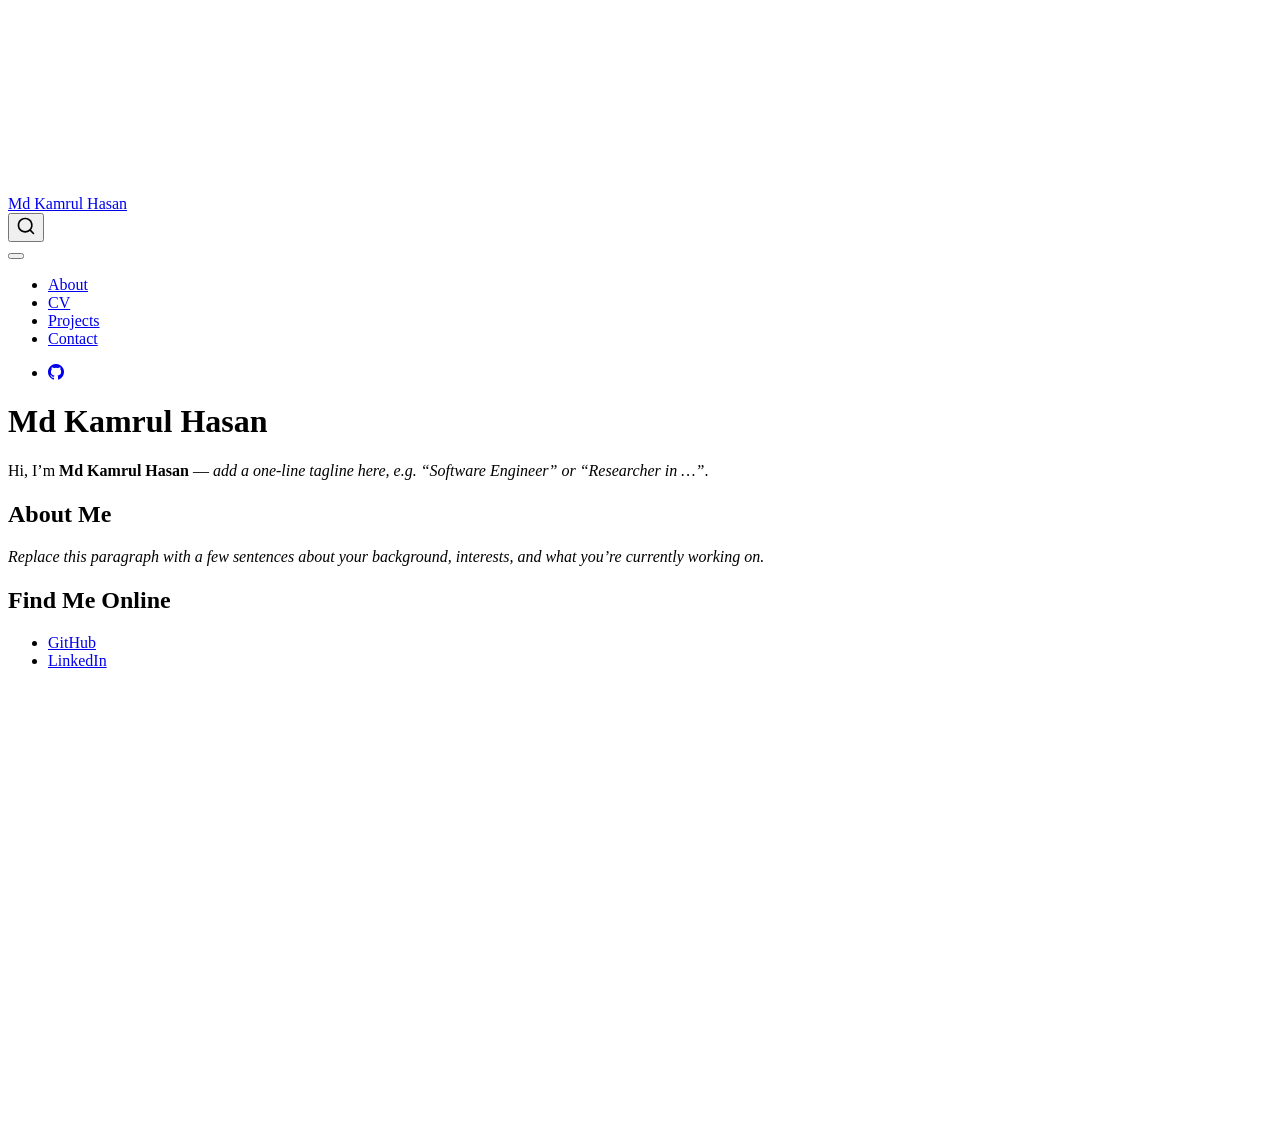
==== index.html @ ea76030d "Built site for gh-pages" ====
<!DOCTYPE html>
<html xmlns="http://www.w3.org/1999/xhtml" lang="en" xml:lang="en"><head>

<meta charset="utf-8">
<meta name="generator" content="quarto-1.10.18">

<meta name="viewport" content="width=device-width, initial-scale=1.0, user-scalable=yes">


<title>Md Kamrul Hasan</title>
<style>
/* Default styles provided by pandoc.
** See https://pandoc.org/MANUAL.html#variables-for-html for config info.
*/
span.smallcaps{font-variant: small-caps;}
div.columns{display: flex; gap: 1.5em;}
div.column{flex: auto;}
@media screen {
div.columns{gap: min(4vw, 1.5em);}
div.column{overflow-x: auto;}
}
div.hanging-indent{margin-left: 1.5em; text-indent: -1.5em;}
ul.task-list{list-style: none;}
ul.task-list li input[type="checkbox"] {
  width: 0.8em;
  margin: 0 0.8em 0.2em -1em; /* quarto-specific, see https://github.com/quarto-dev/quarto-cli/issues/4556 */ 
  vertical-align: middle;
}
</style>


<script src="site_libs/quarto-nav/quarto-nav.js"></script>
<script src="site_libs/quarto-nav/headroom.min.js"></script>
<script src="site_libs/clipboard/clipboard.min.js"></script>
<script src="site_libs/quarto-search/autocomplete.umd.js"></script>
<script src="site_libs/quarto-search/fuse.min.js"></script>
<script src="site_libs/quarto-search/quarto-search.js"></script>
<meta name="quarto:offset" content="./">
<script src="site_libs/quarto-html/quarto.js" type="module"></script>
<script src="site_libs/quarto-html/tabsets/tabsets.js" type="module"></script>
<script src="site_libs/quarto-html/popper.min.js"></script>
<script src="site_libs/quarto-html/tippy.umd.min.js"></script>
<script src="site_libs/quarto-html/anchor.min.js"></script>
<link href="site_libs/quarto-html/tippy.css" rel="stylesheet">
<link href="site_libs/quarto-html/quarto-syntax-highlighting-64a204ab8560d761af7679ceaba22944.css" rel="stylesheet" id="quarto-text-highlighting-styles">
<script src="site_libs/bootstrap/bootstrap.min.js"></script>
<link href="site_libs/bootstrap/bootstrap-icons.css" rel="stylesheet">
<link href="site_libs/bootstrap/bootstrap-3e9b1289f5f353c49b617ce48ad2bc38.min.css" rel="stylesheet" append-hash="true" id="quarto-bootstrap" data-mode="light">
<script id="quarto-search-options" type="application/json">{
  "location": "navbar",
  "copy-button": false,
  "collapse-after": 3,
  "panel-placement": "end",
  "type": "overlay",
  "limit": 50,
  "keyboard-shortcut": [
    "f",
    "/",
    "s"
  ],
  "show-item-context": false,
  "language": {
    "search-no-results-text": "No results",
    "search-matching-documents-text": "matching documents",
    "search-copy-link-title": "Copy link to search",
    "search-hide-matches-text": "Hide additional matches",
    "search-more-match-text": "more match in this document",
    "search-more-matches-text": "more matches in this document",
    "search-clear-button-title": "Clear",
    "search-text-placeholder": "",
    "search-detached-cancel-button-title": "Cancel",
    "search-submit-button-title": "Submit",
    "search-label": "Search"
  }
}</script>


<link rel="stylesheet" href="styles.css">
</head>

<body class="nav-fixed fullcontent quarto-light">

<div id="quarto-search-results"></div>
  <header id="quarto-header" class="headroom fixed-top">
    <nav class="navbar navbar-expand-lg " data-bs-theme="dark">
      <div class="navbar-container container-fluid">
      <div class="navbar-brand-container mx-auto">
    <a class="navbar-brand" href="./index.html">
    <span class="navbar-title">Md Kamrul Hasan</span>
    </a>
  </div>
            <div id="quarto-search" class="" title="Search"></div>
          <button class="navbar-toggler" type="button" data-bs-toggle="collapse" data-bs-target="#navbarCollapse" aria-controls="navbarCollapse" role="menu" aria-expanded="false" aria-label="Toggle navigation" onclick="if (window.quartoToggleHeadroom) { window.quartoToggleHeadroom(); }">
  <span class="navbar-toggler-icon"></span>
</button>
          <div class="collapse navbar-collapse" id="navbarCollapse">
            <ul class="navbar-nav navbar-nav-scroll me-auto">
  <li class="nav-item">
    <a class="nav-link active" href="./index.html" aria-current="page"> 
<span class="menu-text">About</span></a>
  </li>  
  <li class="nav-item">
    <a class="nav-link" href="./cv.html"> 
<span class="menu-text">CV</span></a>
  </li>  
  <li class="nav-item">
    <a class="nav-link" href="./projects.html"> 
<span class="menu-text">Projects</span></a>
  </li>  
  <li class="nav-item">
    <a class="nav-link" href="./contact.html"> 
<span class="menu-text">Contact</span></a>
  </li>  
</ul>
            <ul class="navbar-nav navbar-nav-scroll ms-auto">
  <li class="nav-item compact">
    <a class="nav-link" href="https://github.com/mdkamrulhasan"> <i class="bi bi-github" role="img" aria-label="GitHub profile">
</i> 
<span class="menu-text"></span></a>
  </li>  
</ul>
          </div> <!-- /navcollapse -->
            <div class="quarto-navbar-tools">
</div>
      </div> <!-- /container-fluid -->
    </nav>
</header>
<!-- content -->
<div id="quarto-content" class="quarto-container page-columns page-rows-contents page-layout-article page-navbar">
<!-- sidebar -->
<!-- margin-sidebar -->
    
<!-- main -->
<main class="content" id="quarto-document-content">

<header id="title-block-header" class="quarto-title-block default">
<div class="quarto-title">
<h1 class="title">Md Kamrul Hasan</h1>
</div>



<div class="quarto-title-meta">

    
  
    
  </div>
  


</header>


<p>Hi, I’m <strong>Md Kamrul Hasan</strong> — <em>add a one-line tagline here, e.g.&nbsp;“Software Engineer” or “Researcher in …”</em>.</p>
<section id="about-me" class="level2">
<h2 class="anchored" data-anchor-id="about-me">About Me</h2>
<p><em>Replace this paragraph with a few sentences about your background, interests, and what you’re currently working on.</em></p>
</section>
<section id="find-me-online" class="level2">
<h2 class="anchored" data-anchor-id="find-me-online">Find Me Online</h2>
<ul>
<li><a href="https://github.com/mdkamrulhasan">GitHub</a></li>
<li><a href="#">LinkedIn</a> <!-- add your LinkedIn URL --></li>
</ul>


</section>

</main> <!-- /main -->
<script id="quarto-html-after-body" type="application/javascript">
  window.document.addEventListener("DOMContentLoaded", function (event) {
    const icon = "";
    const anchorJS = new window.AnchorJS();
    anchorJS.options = {
      placement: 'right',
      icon: icon
    };
    anchorJS.add('.anchored');
    const isCodeAnnotation = (el) => {
      for (const clz of el.classList) {
        if (clz.startsWith('code-annotation-')) {                     
          return true;
        }
      }
      return false;
    }
    const onCopySuccess = function(e) {
      // button target
      const button = e.trigger;
      // don't keep focus
      button.blur();
      // flash "checked"
      button.classList.add('code-copy-button-checked');
      var currentTitle = button.getAttribute("title");
      button.setAttribute("title", "Copied!");
      let tooltip;
      if (window.bootstrap) {
        button.setAttribute("data-bs-toggle", "tooltip");
        button.setAttribute("data-bs-placement", "left");
        button.setAttribute("data-bs-title", "Copied!");
        tooltip = new bootstrap.Tooltip(button, 
          { trigger: "manual", 
            customClass: "code-copy-button-tooltip",
            offset: [0, -8]});
        tooltip.show();    
      }
      setTimeout(function() {
        if (tooltip) {
          tooltip.hide();
          button.removeAttribute("data-bs-title");
          button.removeAttribute("data-bs-toggle");
          button.removeAttribute("data-bs-placement");
        }
        button.setAttribute("title", currentTitle);
        button.classList.remove('code-copy-button-checked');
      }, 1000);
      // clear code selection
      e.clearSelection();
    }
    const getTextToCopy = function(trigger) {
      const outerScaffold = trigger.parentElement.cloneNode(true);
      const codeEl = outerScaffold.querySelector('code');
      for (const childEl of codeEl.children) {
        if (isCodeAnnotation(childEl)) {
          childEl.remove();
        }
      }
      return codeEl.innerText;
    }
    const clipboard = new window.ClipboardJS('.code-copy-button:not([data-in-quarto-modal])', {
      text: getTextToCopy
    });
    clipboard.on('success', onCopySuccess);
    if (window.document.getElementById('quarto-embedded-source-code-modal')) {
      const clipboardModal = new window.ClipboardJS('.code-copy-button[data-in-quarto-modal]', {
        text: getTextToCopy,
        container: window.document.getElementById('quarto-embedded-source-code-modal')
      });
      clipboardModal.on('success', onCopySuccess);
    }
      var localhostRegex = new RegExp(/^(?:http|https):\/\/localhost\:?[0-9]*\//);
      var mailtoRegex = new RegExp(/^mailto:/);
        var filterRegex = new RegExp("https:\/\/mdkamrulhasan\.github\.io");
      var isInternal = (href) => {
          return filterRegex.test(href) || localhostRegex.test(href) || mailtoRegex.test(href);
      }
      // Inspect non-navigation links and adorn them if external
     var links = window.document.querySelectorAll('a[href]:not(.nav-link):not(.navbar-brand):not(.toc-action):not(.sidebar-link):not(.sidebar-item-toggle):not(.pagination-link):not(.no-external):not([aria-hidden]):not(.dropdown-item):not(.quarto-navigation-tool):not(.about-link)');
      for (var i=0; i<links.length; i++) {
        const link = links[i];
        if (!isInternal(link.href)) {
          // undo the damage that might have been done by quarto-nav.js in the case of
          // links that we want to consider external
          if (link.dataset.originalHref !== undefined) {
            link.href = link.dataset.originalHref;
          }
        }
      }
    function tippyHover(el, contentFn, onTriggerFn, onUntriggerFn) {
      const config = {
        allowHTML: true,
        maxWidth: 500,
        delay: 100,
        arrow: false,
        appendTo: function(el) {
            return el.parentElement;
        },
        interactive: true,
        interactiveBorder: 10,
        theme: 'quarto',
        placement: 'bottom-start',
      };
      if (contentFn) {
        config.content = contentFn;
      }
      if (onTriggerFn) {
        config.onTrigger = onTriggerFn;
      }
      if (onUntriggerFn) {
        config.onUntrigger = onUntriggerFn;
      }
      window.tippy(el, config); 
    }
    const noterefs = window.document.querySelectorAll('a[role="doc-noteref"]');
    for (var i=0; i<noterefs.length; i++) {
      const ref = noterefs[i];
      tippyHover(ref, function() {
        // use id or data attribute instead here
        let href = ref.getAttribute('data-footnote-href') || ref.getAttribute('href');
        try { href = new URL(href).hash; } catch {}
        const id = href.replace(/^#\/?/, "");
        const note = window.document.getElementById(id);
        if (note) {
          return note.innerHTML;
        } else {
          return "";
        }
      });
    }
    const xrefs = window.document.querySelectorAll('a.quarto-xref');
    const processXRef = (id, note) => {
      // Strip column container classes
      const stripColumnClz = (el) => {
        el.classList.remove("page-full", "page-columns");
        if (el.children) {
          for (const child of el.children) {
            stripColumnClz(child);
          }
        }
      }
      stripColumnClz(note)
      if (id === null || id.startsWith('sec-')) {
        // Special case sections, only their first couple elements
        const container = document.createElement("div");
        if (note.children && note.children.length > 2) {
          container.appendChild(note.children[0].cloneNode(true));
          for (let i = 1; i < note.children.length; i++) {
            const child = note.children[i];
            if (child.tagName === "P" && child.innerText === "") {
              continue;
            } else {
              container.appendChild(child.cloneNode(true));
              break;
            }
          }
          if (window.Quarto?.typesetMath) {
            window.Quarto.typesetMath(container);
          }
          return container.innerHTML
        } else {
          if (window.Quarto?.typesetMath) {
            window.Quarto.typesetMath(note);
          }
          return note.innerHTML;
        }
      } else {
        // Remove any anchor links if they are present
        const anchorLink = note.querySelector('a.anchorjs-link');
        if (anchorLink) {
          anchorLink.remove();
        }
        if (window.Quarto?.typesetMath) {
          window.Quarto.typesetMath(note);
        }
        if (note.classList.contains("callout")) {
          return note.outerHTML;
        } else {
          return note.innerHTML;
        }
      }
    }
    for (var i=0; i<xrefs.length; i++) {
      const xref = xrefs[i];
      tippyHover(xref, undefined, function(instance) {
        instance.disable();
        let url = xref.getAttribute('href');
        let hash = undefined; 
        if (url.startsWith('#')) {
          hash = url;
        } else {
          try { hash = new URL(url).hash; } catch {}
        }
        if (hash) {
          const id = hash.replace(/^#\/?/, "");
          const note = window.document.getElementById(id);
          if (note !== null) {
            try {
              const html = processXRef(id, note.cloneNode(true));
              instance.setContent(html);
            } finally {
              instance.enable();
              instance.show();
            }
          } else {
            // See if we can fetch this
            fetch(url.split('#')[0])
            .then(res => res.text())
            .then(html => {
              const parser = new DOMParser();
              const htmlDoc = parser.parseFromString(html, "text/html");
              const note = htmlDoc.getElementById(id);
              if (note !== null) {
                const html = processXRef(id, note);
                instance.setContent(html);
              } 
            }).finally(() => {
              instance.enable();
              instance.show();
            });
          }
        } else {
          // See if we can fetch a full url (with no hash to target)
          // This is a special case and we should probably do some content thinning / targeting
          fetch(url)
          .then(res => res.text())
          .then(html => {
            const parser = new DOMParser();
            const htmlDoc = parser.parseFromString(html, "text/html");
            const note = htmlDoc.querySelector('main.content');
            if (note !== null) {
              // This should only happen for chapter cross references
              // (since there is no id in the URL)
              // remove the first header
              if (note.children.length > 0 && note.children[0].tagName === "HEADER") {
                note.children[0].remove();
              }
              const html = processXRef(null, note);
              instance.setContent(html);
            } 
          }).finally(() => {
            instance.enable();
            instance.show();
          });
        }
      }, function(instance) {
      });
    }
        let selectedAnnoteEl;
        const selectorForAnnotation = ( cell, annotation) => {
          let cellAttr = 'data-code-cell="' + cell + '"';
          let lineAttr = 'data-code-annotation="' +  annotation + '"';
          const selector = 'span[' + cellAttr + '][' + lineAttr + ']';
          return selector;
        }
        const selectCodeLines = (annoteEl) => {
          const doc = window.document;
          const targetCell = annoteEl.getAttribute("data-target-cell");
          const targetAnnotation = annoteEl.getAttribute("data-target-annotation");
          const annoteSpan = window.document.querySelector(selectorForAnnotation(targetCell, targetAnnotation));
          const lines = annoteSpan.getAttribute("data-code-lines").split(",");
          const lineIds = lines.map((line) => {
            return targetCell + "-" + line;
          })
          let top = null;
          let height = null;
          let parent = null;
          if (lineIds.length > 0) {
              //compute the position of the single el (top and bottom and make a div)
              const el = window.document.getElementById(lineIds[0]);
              top = el.offsetTop;
              height = el.offsetHeight;
              parent = el.parentElement.parentElement;
            if (lineIds.length > 1) {
              const lastEl = window.document.getElementById(lineIds[lineIds.length - 1]);
              const bottom = lastEl.offsetTop + lastEl.offsetHeight;
              height = bottom - top;
            }
            if (top !== null && height !== null && parent !== null) {
              // cook up a div (if necessary) and position it 
              let div = window.document.getElementById("code-annotation-line-highlight");
              if (div === null) {
                div = window.document.createElement("div");
                div.setAttribute("id", "code-annotation-line-highlight");
                div.style.position = 'absolute';
                parent.appendChild(div);
              }
              div.style.top = top - 2 + "px";
              div.style.height = height + 4 + "px";
              div.style.left = 0;
              let gutterDiv = window.document.getElementById("code-annotation-line-highlight-gutter");
              if (gutterDiv === null) {
                gutterDiv = window.document.createElement("div");
                gutterDiv.setAttribute("id", "code-annotation-line-highlight-gutter");
                gutterDiv.style.position = 'absolute';
                const codeCell = window.document.getElementById(targetCell);
                const gutter = codeCell.querySelector('.code-annotation-gutter');
                gutter.appendChild(gutterDiv);
              }
              gutterDiv.style.top = top - 2 + "px";
              gutterDiv.style.height = height + 4 + "px";
            }
            selectedAnnoteEl = annoteEl;
          }
        };
        const unselectCodeLines = () => {
          const elementsIds = ["code-annotation-line-highlight", "code-annotation-line-highlight-gutter"];
          elementsIds.forEach((elId) => {
            const div = window.document.getElementById(elId);
            if (div) {
              div.remove();
            }
          });
          selectedAnnoteEl = undefined;
        };
          // Handle positioning of the toggle
      window.addEventListener(
        "resize",
        throttle(() => {
          elRect = undefined;
          if (selectedAnnoteEl) {
            selectCodeLines(selectedAnnoteEl);
          }
        }, 10)
      );
      function throttle(fn, ms) {
      let throttle = false;
      let timer;
        return (...args) => {
          if(!throttle) { // first call gets through
              fn.apply(this, args);
              throttle = true;
          } else { // all the others get throttled
              if(timer) clearTimeout(timer); // cancel #2
              timer = setTimeout(() => {
                fn.apply(this, args);
                timer = throttle = false;
              }, ms);
          }
        };
      }
        // Attach click handler to the DT
        const annoteDls = window.document.querySelectorAll('dt[data-target-cell]');
        for (const annoteDlNode of annoteDls) {
          annoteDlNode.addEventListener('click', (event) => {
            const clickedEl = event.target;
            if (clickedEl !== selectedAnnoteEl) {
              unselectCodeLines();
              const activeEl = window.document.querySelector('dt[data-target-cell].code-annotation-active');
              if (activeEl) {
                activeEl.classList.remove('code-annotation-active');
              }
              selectCodeLines(clickedEl);
              clickedEl.classList.add('code-annotation-active');
            } else {
              // Unselect the line
              unselectCodeLines();
              clickedEl.classList.remove('code-annotation-active');
            }
          });
        }
    const findCites = (el) => {
      const parentEl = el.parentElement;
      if (parentEl) {
        const cites = parentEl.dataset.cites;
        if (cites) {
          return {
            el,
            cites: cites.split(' ')
          };
        } else {
          return findCites(el.parentElement)
        }
      } else {
        return undefined;
      }
    };
    var bibliorefs = window.document.querySelectorAll('a[role="doc-biblioref"]');
    for (var i=0; i<bibliorefs.length; i++) {
      const ref = bibliorefs[i];
      const citeInfo = findCites(ref);
      if (citeInfo) {
        tippyHover(citeInfo.el, function() {
          var popup = window.document.createElement('div');
          citeInfo.cites.forEach(function(cite) {
            var citeDiv = window.document.createElement('div');
            citeDiv.classList.add('hanging-indent');
            citeDiv.classList.add('csl-entry');
            var biblioDiv = window.document.getElementById('ref-' + cite);
            if (biblioDiv) {
              citeDiv.innerHTML = biblioDiv.innerHTML;
            }
            popup.appendChild(citeDiv);
          });
          return popup.innerHTML;
        });
      }
    }
  });
  </script>
</div> <!-- /content -->




</body></html>
---- site_libs/quarto-html/tippy.css ----
.tippy-box[data-animation=fade][data-state=hidden]{opacity:0}[data-tippy-root]{max-width:calc(100vw - 10px)}.tippy-box{position:relative;background-color:#333;color:#fff;border-radius:4px;font-size:14px;line-height:1.4;white-space:normal;outline:0;transition-property:transform,visibility,opacity}.tippy-box[data-placement^=top]>.tippy-arrow{bottom:0}.tippy-box[data-placement^=top]>.tippy-arrow:before{bottom:-7px;left:0;border-width:8px 8px 0;border-top-color:initial;transform-origin:center top}.tippy-box[data-placement^=bottom]>.tippy-arrow{top:0}.tippy-box[data-placement^=bottom]>.tippy-arrow:before{top:-7px;left:0;border-width:0 8px 8px;border-bottom-color:initial;transform-origin:center bottom}.tippy-box[data-placement^=left]>.tippy-arrow{right:0}.tippy-box[data-placement^=left]>.tippy-arrow:before{border-width:8px 0 8px 8px;border-left-color:initial;right:-7px;transform-origin:center left}.tippy-box[data-placement^=right]>.tippy-arrow{left:0}.tippy-box[data-placement^=right]>.tippy-arrow:before{left:-7px;border-width:8px 8px 8px 0;border-right-color:initial;transform-origin:center right}.tippy-box[data-inertia][data-state=visible]{transition-timing-function:cubic-bezier(.54,1.5,.38,1.11)}.tippy-arrow{width:16px;height:16px;color:#333}.tippy-arrow:before{content:"";position:absolute;border-color:transparent;border-style:solid}.tippy-content{position:relative;padding:5px 9px;z-index:1}
---- site_libs/quarto-html/quarto-syntax-highlighting-64a204ab8560d761af7679ceaba22944.css ----
/* quarto syntax highlight colors */
:root {
  --quarto-hl-ot-color: #003B4F;
  --quarto-hl-at-color: #657422;
  --quarto-hl-ss-color: #20794D;
  --quarto-hl-an-color: #5E5E5E;
  --quarto-hl-fu-color: #4758AB;
  --quarto-hl-st-color: #20794D;
  --quarto-hl-cf-color: #003B4F;
  --quarto-hl-op-color: #5E5E5E;
  --quarto-hl-er-color: #AD0000;
  --quarto-hl-bn-color: #AD0000;
  --quarto-hl-al-color: #AD0000;
  --quarto-hl-va-color: #111111;
  --quarto-hl-bu-color: inherit;
  --quarto-hl-ex-color: inherit;
  --quarto-hl-pp-color: #AD0000;
  --quarto-hl-in-color: #5E5E5E;
  --quarto-hl-vs-color: #20794D;
  --quarto-hl-wa-color: #5E5E5E;
  --quarto-hl-do-color: #5E5E5E;
  --quarto-hl-im-color: #00769E;
  --quarto-hl-ch-color: #20794D;
  --quarto-hl-dt-color: #AD0000;
  --quarto-hl-fl-color: #AD0000;
  --quarto-hl-co-color: #5E5E5E;
  --quarto-hl-cv-color: #5E5E5E;
  --quarto-hl-cn-color: #8f5902;
  --quarto-hl-sc-color: #5E5E5E;
  --quarto-hl-dv-color: #AD0000;
  --quarto-hl-kw-color: #003B4F;
}

/* other quarto variables */
:root {
  --quarto-font-monospace: SFMono-Regular, Menlo, Monaco, Consolas, "Liberation Mono", "Courier New", monospace;
}

/* syntax highlight based on Pandoc's rules */
pre > code.sourceCode > span {
  color: #003B4F;
}

code.sourceCode > span {
  color: #003B4F;
}

div.sourceCode,
div.sourceCode pre.sourceCode {
  color: #003B4F;
}

/* Normal */
code span {
  color: #003B4F;
}

/* Alert */
code span.al {
  color: #AD0000;
  font-style: inherit;
}

/* Annotation */
code span.an {
  color: #5E5E5E;
  font-style: inherit;
}

/* Attribute */
code span.at {
  color: #657422;
  font-style: inherit;
}

/* BaseN */
code span.bn {
  color: #AD0000;
  font-style: inherit;
}

/* BuiltIn */
code span.bu {
  font-style: inherit;
}

/* ControlFlow */
code span.cf {
  color: #003B4F;
  font-weight: bold;
  font-style: inherit;
}

/* Char */
code span.ch {
  color: #20794D;
  font-style: inherit;
}

/* Constant */
code span.cn {
  color: #8f5902;
  font-style: inherit;
}

/* Comment */
code span.co {
  color: #5E5E5E;
  font-style: inherit;
}

/* CommentVar */
code span.cv {
  color: #5E5E5E;
  font-style: italic;
}

/* Documentation */
code span.do {
  color: #5E5E5E;
  font-style: italic;
}

/* DataType */
code span.dt {
  color: #AD0000;
  font-style: inherit;
}

/* DecVal */
code span.dv {
  color: #AD0000;
  font-style: inherit;
}

/* Error */
code span.er {
  color: #AD0000;
  font-style: inherit;
}

/* Extension */
code span.ex {
  font-style: inherit;
}

/* Float */
code span.fl {
  color: #AD0000;
  font-style: inherit;
}

/* Function */
code span.fu {
  color: #4758AB;
  font-style: inherit;
}

/* Import */
code span.im {
  color: #00769E;
  font-style: inherit;
}

/* Information */
code span.in {
  color: #5E5E5E;
  font-style: inherit;
}

/* Keyword */
code span.kw {
  color: #003B4F;
  font-weight: bold;
  font-style: inherit;
}

/* Operator */
code span.op {
  color: #5E5E5E;
  font-style: inherit;
}

/* Other */
code span.ot {
  color: #003B4F;
  font-style: inherit;
}

/* Preprocessor */
code span.pp {
  color: #AD0000;
  font-style: inherit;
}

/* SpecialChar */
code span.sc {
  color: #5E5E5E;
  font-style: inherit;
}

/* SpecialString */
code span.ss {
  color: #20794D;
  font-style: inherit;
}

/* String */
code span.st {
  color: #20794D;
  font-style: inherit;
}

/* Variable */
code span.va {
  color: #111111;
  font-style: inherit;
}

/* VerbatimString */
code span.vs {
  color: #20794D;
  font-style: inherit;
}

/* Warning */
code span.wa {
  color: #5E5E5E;
  font-style: italic;
}

.prevent-inlining {
  content: "</";
}

/*# sourceMappingURL=9d8d5bb603a83b8298b89080a598c93b.css.map */
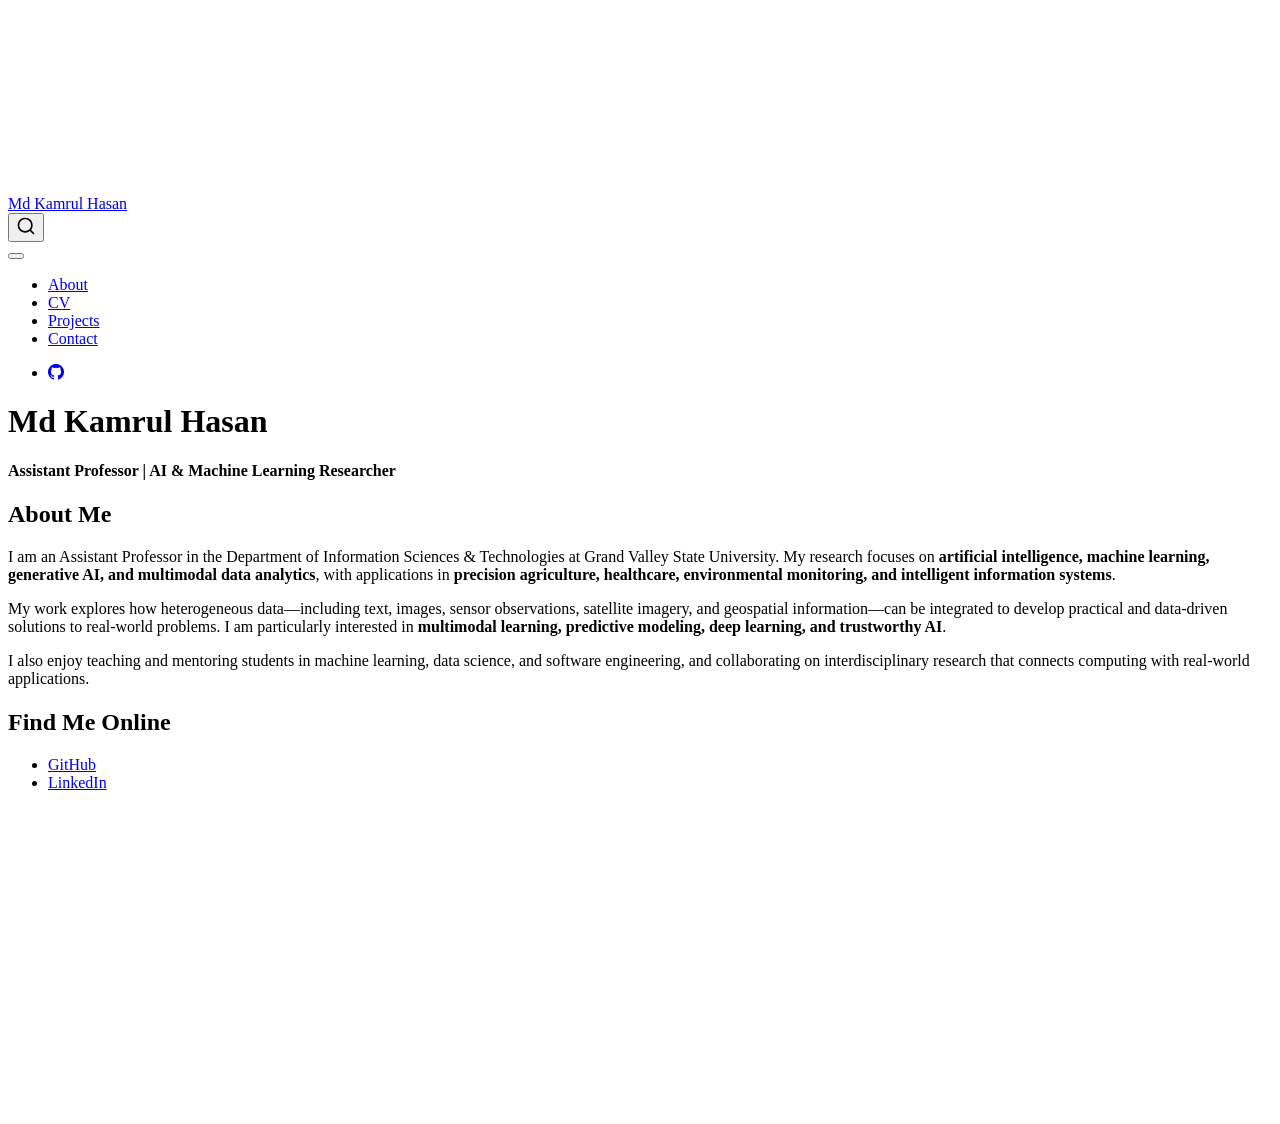
==== commit c74b5b92: "Built site for gh-pages" ====
--- a/index.html
+++ b/index.html
@@ -152,16 +152,18 @@
 </header>
 
 
-<p>Hi, I’m <strong>Md Kamrul Hasan</strong> — <em>add a one-line tagline here, e.g.&nbsp;“Software Engineer” or “Researcher in …”</em>.</p>
+<p><strong>Assistant Professor | AI &amp; Machine Learning Researcher</strong></p>
 <section id="about-me" class="level2">
 <h2 class="anchored" data-anchor-id="about-me">About Me</h2>
-<p><em>Replace this paragraph with a few sentences about your background, interests, and what you’re currently working on.</em></p>
+<p>I am an Assistant Professor in the Department of Information Sciences &amp; Technologies at Grand Valley State University. My research focuses on <strong>artificial intelligence, machine learning, generative AI, and multimodal data analytics</strong>, with applications in <strong>precision agriculture, healthcare, environmental monitoring, and intelligent information systems</strong>.</p>
+<p>My work explores how heterogeneous data—including text, images, sensor observations, satellite imagery, and geospatial information—can be integrated to develop practical and data-driven solutions to real-world problems. I am particularly interested in <strong>multimodal learning, predictive modeling, deep learning, and trustworthy AI</strong>.</p>
+<p>I also enjoy teaching and mentoring students in machine learning, data science, and software engineering, and collaborating on interdisciplinary research that connects computing with real-world applications.</p>
 </section>
 <section id="find-me-online" class="level2">
 <h2 class="anchored" data-anchor-id="find-me-online">Find Me Online</h2>
 <ul>
 <li><a href="https://github.com/mdkamrulhasan">GitHub</a></li>
-<li><a href="#">LinkedIn</a> <!-- add your LinkedIn URL --></li>
+<li><a href="#">LinkedIn</a> <!-- https://www.linkedin.com/in/kamrul-hasan-ph-d-696b9365/ --></li>
 </ul>
 
 
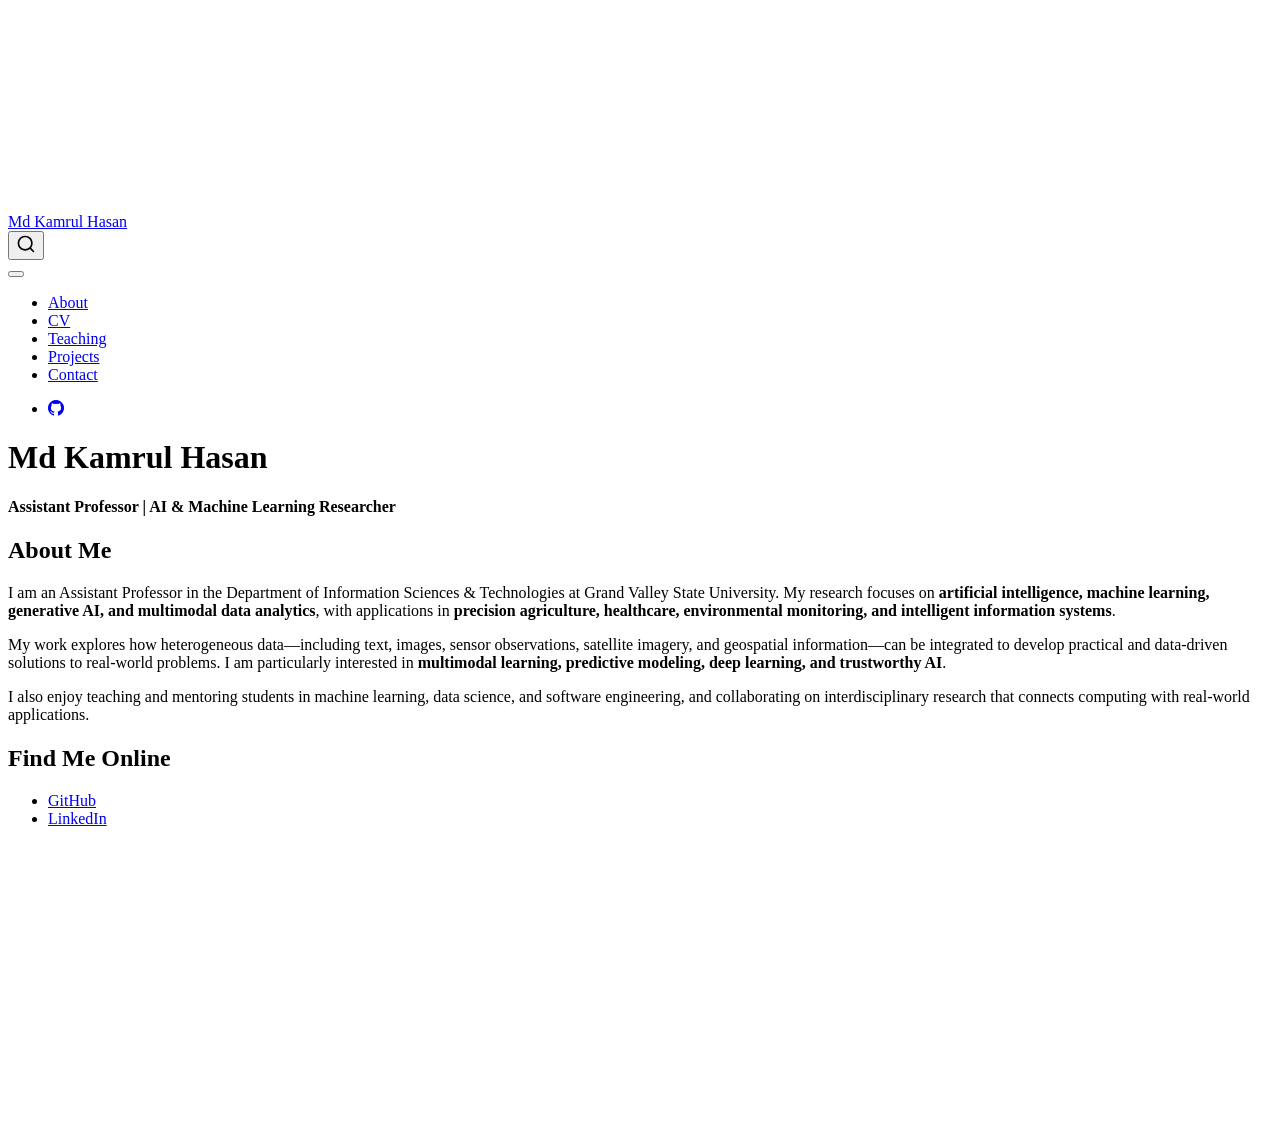
==== commit 7013f772: "Built site for gh-pages" ====
--- a/index.html
+++ b/index.html
@@ -104,6 +104,10 @@
 <span class="menu-text">CV</span></a>
   </li>  
   <li class="nav-item">
+    <a class="nav-link" href="./teaching.html"> 
+<span class="menu-text">Teaching</span></a>
+  </li>  
+  <li class="nav-item">
     <a class="nav-link" href="./projects.html"> 
 <span class="menu-text">Projects</span></a>
   </li>  
@@ -163,7 +167,7 @@
 <h2 class="anchored" data-anchor-id="find-me-online">Find Me Online</h2>
 <ul>
 <li><a href="https://github.com/mdkamrulhasan">GitHub</a></li>
-<li><a href="#">LinkedIn</a> <!-- https://www.linkedin.com/in/kamrul-hasan-ph-d-696b9365/ --></li>
+<li><a href="https://www.linkedin.com/in/kamrul-hasan-ph-d-696b9365/">LinkedIn</a></li>
 </ul>
 
 
--- a/styles.css
+++ b/styles.css
@@ -0,0 +1,24 @@
+/* css styles */
+
+.course-card {
+  border: 1px solid #e3e3e3;
+  border-radius: 12px;
+  padding: 1.25rem;
+  margin-bottom: 1.5rem;
+  box-shadow: 0 1px 3px rgba(0, 0, 0, 0.06);
+}
+
+.course-thumb {
+  width: 100%;
+  height: auto;
+  border-radius: 8px;
+  margin-bottom: 0.75rem;
+}
+
+.course-card h3 {
+  margin-top: 0.25rem;
+}
+
+.course-card ul {
+  margin-bottom: 0;
+}
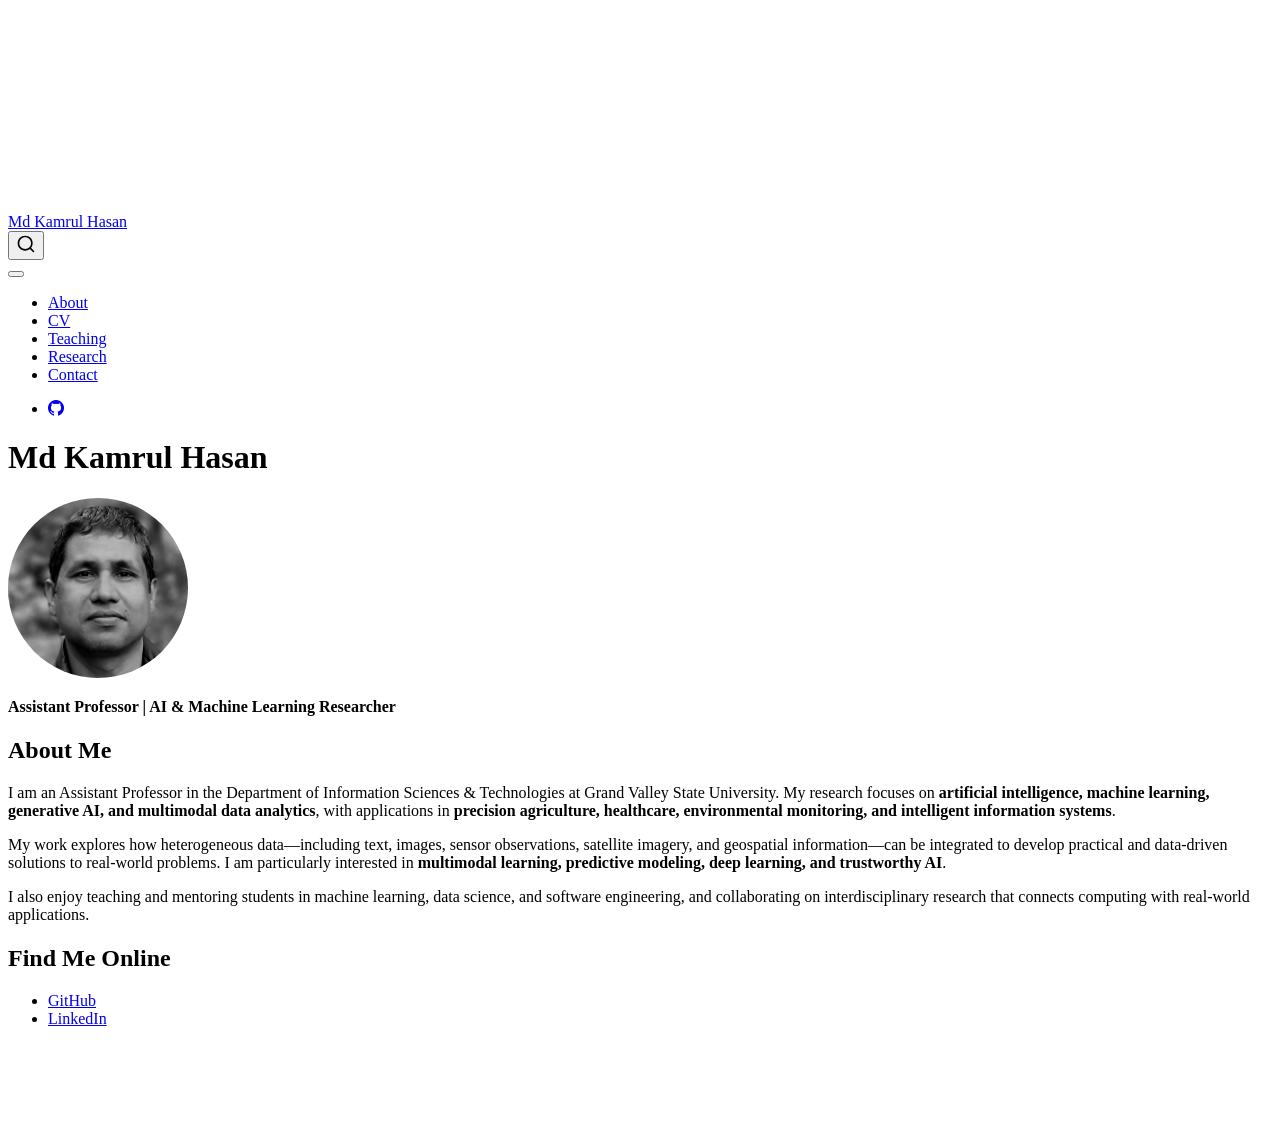
==== commit facb9169: "Built site for gh-pages" ====
--- a/index.html
+++ b/index.html
@@ -45,7 +45,7 @@
 <link href="site_libs/quarto-html/quarto-syntax-highlighting-64a204ab8560d761af7679ceaba22944.css" rel="stylesheet" id="quarto-text-highlighting-styles">
 <script src="site_libs/bootstrap/bootstrap.min.js"></script>
 <link href="site_libs/bootstrap/bootstrap-icons.css" rel="stylesheet">
-<link href="site_libs/bootstrap/bootstrap-3e9b1289f5f353c49b617ce48ad2bc38.min.css" rel="stylesheet" append-hash="true" id="quarto-bootstrap" data-mode="light">
+<link href="site_libs/bootstrap/bootstrap-55617497126496852ff9f5a59253c640.min.css" rel="stylesheet" append-hash="true" id="quarto-bootstrap" data-mode="light">
 <script id="quarto-search-options" type="application/json">{
   "location": "navbar",
   "copy-button": false,
@@ -108,8 +108,8 @@
 <span class="menu-text">Teaching</span></a>
   </li>  
   <li class="nav-item">
-    <a class="nav-link" href="./projects.html"> 
-<span class="menu-text">Projects</span></a>
+    <a class="nav-link" href="./research/index.html"> 
+<span class="menu-text">Research</span></a>
   </li>  
   <li class="nav-item">
     <a class="nav-link" href="./contact.html"> 
@@ -156,6 +156,7 @@
 </header>
 
 
+<p><img src="images/profile.jpg" class="profile-portrait" alt="Black-and-white portrait of Md Kamrul Hasan"></p>
 <p><strong>Assistant Professor | AI &amp; Machine Learning Researcher</strong></p>
 <section id="about-me" class="level2">
 <h2 class="anchored" data-anchor-id="about-me">About Me</h2>
--- a/styles.css
+++ b/styles.css
@@ -1,6 +1,16 @@
 /* css styles */
 
-.course-card {
+.profile-portrait {
+  width: 180px;
+  height: 180px;
+  object-fit: cover;
+  border-radius: 50%;
+  display: block;
+  margin: 0 0 1.25rem 0;
+}
+
+.course-card,
+.research-card {
   border: 1px solid #e3e3e3;
   border-radius: 12px;
   padding: 1.25rem;
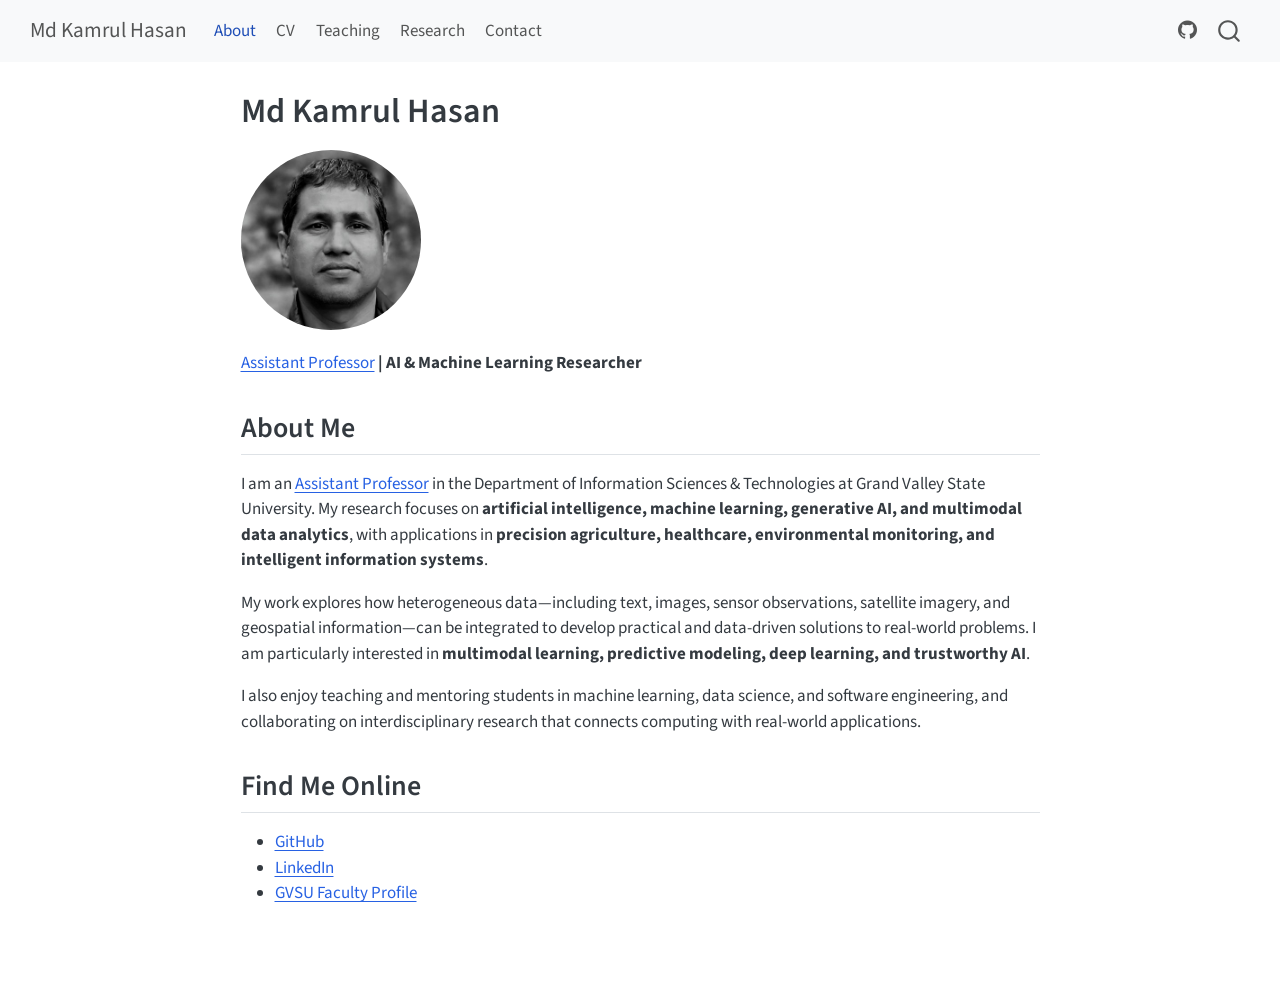
==== commit 650d02fa: "Built site for gh-pages" ====
--- a/index.html
+++ b/index.html
@@ -2,7 +2,7 @@
 <html xmlns="http://www.w3.org/1999/xhtml" lang="en" xml:lang="en"><head>
 
 <meta charset="utf-8">
-<meta name="generator" content="quarto-1.10.18">
+<meta name="generator" content="quarto-1.11.9">
 
 <meta name="viewport" content="width=device-width, initial-scale=1.0, user-scalable=yes">
 
@@ -38,14 +38,15 @@
 <meta name="quarto:offset" content="./">
 <script src="site_libs/quarto-html/quarto.js" type="module"></script>
 <script src="site_libs/quarto-html/tabsets/tabsets.js" type="module"></script>
+<script src="site_libs/quarto-html/scrollable-regions/scrollable-regions.js" type="module"></script>
 <script src="site_libs/quarto-html/popper.min.js"></script>
 <script src="site_libs/quarto-html/tippy.umd.min.js"></script>
 <script src="site_libs/quarto-html/anchor.min.js"></script>
 <link href="site_libs/quarto-html/tippy.css" rel="stylesheet">
-<link href="site_libs/quarto-html/quarto-syntax-highlighting-64a204ab8560d761af7679ceaba22944.css" rel="stylesheet" id="quarto-text-highlighting-styles">
+<link href="site_libs/quarto-html/quarto-syntax-highlighting-63b5708e65d6cd79cd7618c58d0c21e7.css" rel="stylesheet" id="quarto-text-highlighting-styles">
 <script src="site_libs/bootstrap/bootstrap.min.js"></script>
 <link href="site_libs/bootstrap/bootstrap-icons.css" rel="stylesheet">
-<link href="site_libs/bootstrap/bootstrap-55617497126496852ff9f5a59253c640.min.css" rel="stylesheet" append-hash="true" id="quarto-bootstrap" data-mode="light">
+<link href="site_libs/bootstrap/bootstrap-cb61c712ca1a7fe70a83faed8e4da2d7.min.css" rel="stylesheet" append-hash="true" id="quarto-bootstrap" data-mode="light">
 <script id="quarto-search-options" type="application/json">{
   "location": "navbar",
   "copy-button": false,
@@ -78,19 +79,18 @@
 <link rel="stylesheet" href="styles.css">
 </head>
 
-<body class="nav-fixed fullcontent quarto-light">
+<body class="nav-fixed fullcontent quarto-light"><a id="quarto-skip-link" class="visually-hidden-focusable" href="#quarto-document-content">Skip to main content</a>
 
 <div id="quarto-search-results"></div>
   <header id="quarto-header" class="headroom fixed-top">
-    <nav class="navbar navbar-expand-lg " data-bs-theme="dark">
+    <nav class="navbar navbar-expand-lg " data-bs-theme="dark" aria-label="Site">
       <div class="navbar-container container-fluid">
       <div class="navbar-brand-container mx-auto">
     <a class="navbar-brand" href="./index.html">
     <span class="navbar-title">Md Kamrul Hasan</span>
     </a>
   </div>
-            <div id="quarto-search" class="" title="Search"></div>
-          <button class="navbar-toggler" type="button" data-bs-toggle="collapse" data-bs-target="#navbarCollapse" aria-controls="navbarCollapse" role="menu" aria-expanded="false" aria-label="Toggle navigation" onclick="if (window.quartoToggleHeadroom) { window.quartoToggleHeadroom(); }">
+          <button class="navbar-toggler" type="button" data-bs-toggle="collapse" data-bs-target="#navbarCollapse" aria-controls="navbarCollapse" aria-expanded="false" aria-label="Toggle navigation" onclick="if (window.quartoToggleHeadroom) { window.quartoToggleHeadroom(); }">
   <span class="navbar-toggler-icon"></span>
 </button>
           <div class="collapse navbar-collapse" id="navbarCollapse">
@@ -126,6 +126,7 @@
           </div> <!-- /navcollapse -->
             <div class="quarto-navbar-tools">
 </div>
+            <div id="quarto-search" class="" title="Search"></div>
       </div> <!-- /container-fluid -->
     </nav>
 </header>
@@ -135,7 +136,7 @@
 <!-- margin-sidebar -->
     
 <!-- main -->
-<main class="content" id="quarto-document-content">
+<main class="content" id="quarto-document-content" tabindex="-1">
 
 <header id="title-block-header" class="quarto-title-block default">
 <div class="quarto-title">
@@ -157,10 +158,10 @@
 
 
 <p><img src="images/profile.jpg" class="profile-portrait" alt="Black-and-white portrait of Md Kamrul Hasan"></p>
-<p><strong>Assistant Professor | AI &amp; Machine Learning Researcher</strong></p>
+<p><strong><a href="https://www.gvsu.edu/computing/hasan-kamrul-56">Assistant Professor</a> | AI &amp; Machine Learning Researcher</strong></p>
 <section id="about-me" class="level2">
 <h2 class="anchored" data-anchor-id="about-me">About Me</h2>
-<p>I am an Assistant Professor in the Department of Information Sciences &amp; Technologies at Grand Valley State University. My research focuses on <strong>artificial intelligence, machine learning, generative AI, and multimodal data analytics</strong>, with applications in <strong>precision agriculture, healthcare, environmental monitoring, and intelligent information systems</strong>.</p>
+<p>I am an <a href="https://www.gvsu.edu/computing/hasan-kamrul-56">Assistant Professor</a> in the Department of Information Sciences &amp; Technologies at Grand Valley State University. My research focuses on <strong>artificial intelligence, machine learning, generative AI, and multimodal data analytics</strong>, with applications in <strong>precision agriculture, healthcare, environmental monitoring, and intelligent information systems</strong>.</p>
 <p>My work explores how heterogeneous data—including text, images, sensor observations, satellite imagery, and geospatial information—can be integrated to develop practical and data-driven solutions to real-world problems. I am particularly interested in <strong>multimodal learning, predictive modeling, deep learning, and trustworthy AI</strong>.</p>
 <p>I also enjoy teaching and mentoring students in machine learning, data science, and software engineering, and collaborating on interdisciplinary research that connects computing with real-world applications.</p>
 </section>
@@ -169,6 +170,7 @@
 <ul>
 <li><a href="https://github.com/mdkamrulhasan">GitHub</a></li>
 <li><a href="https://www.linkedin.com/in/kamrul-hasan-ph-d-696b9365/">LinkedIn</a></li>
+<li><a href="https://www.gvsu.edu/computing/hasan-kamrul-56">GVSU Faculty Profile</a></li>
 </ul>
 
 
@@ -253,7 +255,8 @@
           return filterRegex.test(href) || localhostRegex.test(href) || mailtoRegex.test(href);
       }
       // Inspect non-navigation links and adorn them if external
-     var links = window.document.querySelectorAll('a[href]:not(.nav-link):not(.navbar-brand):not(.toc-action):not(.sidebar-link):not(.sidebar-item-toggle):not(.pagination-link):not(.no-external):not([aria-hidden]):not(.dropdown-item):not(.quarto-navigation-tool):not(.about-link)');
+      window.quartoDecorateExternalLinks = function (root) {
+     var links = (root || window.document).querySelectorAll('a[href]:not(.nav-link):not(.navbar-brand):not(.toc-action):not(.sidebar-link):not(.sidebar-item-toggle):not(.pagination-link):not(.no-external):not([aria-hidden]):not(.dropdown-item):not(.quarto-navigation-tool):not(.about-link)');
       for (var i=0; i<links.length; i++) {
         const link = links[i];
         if (!isInternal(link.href)) {
@@ -262,8 +265,69 @@
           if (link.dataset.originalHref !== undefined) {
             link.href = link.dataset.originalHref;
           }
-        }
-      }
+          if (!link.classList.contains('no-external-icon')) {
+          }
+        }
+      }
+      };
+      window.quartoDecorateExternalLinks(window.document);
+    // Esc closes the popup (WCAG 1.4.13) and focus leaving both trigger and
+    // popup closes it (WCAG 2.4.11); tippy handles neither for interactive popups.
+    const hideOnEscAndFocusOut = {
+      name: 'hideOnEscAndFocusOut',
+      defaultValue: true,
+      fn(instance) {
+        const dismiss = () => {
+          // A show scheduled by the trigger delay would otherwise reopen it
+          instance.clearDelayTimeouts();
+          instance.hide();
+        };
+        const onKeyDown = (event) => {
+          if (event.key !== 'Escape') {
+            return;
+          }
+          // Keep Esc from also reaching page handlers (e.g. reveal.js overview),
+          // except an open reveal.js slide menu, which Esc should close too.
+          // The menu handles keys only when its keyboard option is on.
+          const menuHandlesEsc = window.Reveal?.getPlugin?.('menu')?.isOpen() &&
+            window.Reveal.getConfig().menu?.keyboard !== false;
+          if (!menuHandlesEsc) {
+            event.stopPropagation();
+          }
+          if (instance.popper.contains(window.document.activeElement)) {
+            // Disabled while refocusing so the focus trigger does not reopen it
+            instance.disable();
+            instance.reference.focus();
+            instance.enable();
+          }
+          dismiss();
+        };
+        const onFocusOut = (event) => {
+          const target = event.relatedTarget;
+          if (target && !instance.reference.contains(target) &&
+              !instance.popper.contains(target)) {
+            dismiss();
+          }
+        };
+        // On the trigger too: a click trigger (code-annotations: select) has no
+        // blur handling. Attached for the instance's lifetime so leaving the
+        // trigger also cancels a show still pending on the trigger delay.
+        instance.reference.addEventListener('focusout', onFocusOut);
+        return {
+          onShow() {
+            window.document.addEventListener('keydown', onKeyDown, true);
+            instance.popper.addEventListener('focusout', onFocusOut);
+          },
+          onHide() {
+            window.document.removeEventListener('keydown', onKeyDown, true);
+            instance.popper.removeEventListener('focusout', onFocusOut);
+          },
+          onDestroy() {
+            instance.reference.removeEventListener('focusout', onFocusOut);
+          },
+        };
+      },
+    };
     function tippyHover(el, contentFn, onTriggerFn, onUntriggerFn) {
       const config = {
         allowHTML: true,
@@ -277,6 +341,7 @@
         interactiveBorder: 10,
         theme: 'quarto',
         placement: 'bottom-start',
+        plugins: [hideOnEscAndFocusOut],
       };
       if (contentFn) {
         config.content = contentFn;
@@ -439,44 +504,54 @@
           const lineIds = lines.map((line) => {
             return targetCell + "-" + line;
           })
-          let top = null;
-          let height = null;
-          let parent = null;
+          // Each band is positioned against its own containing block, which is
+          // not the offsetParent of the lines, so place it from client rects.
+          const placeBand = (band, firstEl, lastEl, codeBlock) => {
+            const container = band.offsetParent;
+            if (container === null) {
+              return;
+            }
+            const containerRect = container.getBoundingClientRect();
+            // Reveal.js scales slides with a transform, so convert client
+            // pixels back to the CSS pixels of the container.
+            const scale = containerRect.height / container.offsetHeight || 1;
+            const firstRect = firstEl.getBoundingClientRect();
+            const lastRect = lastEl.getBoundingClientRect();
+            const top = (firstRect.top - containerRect.top) / scale - container.clientTop + container.scrollTop;
+            const height = (lastRect.bottom - firstRect.top) / scale;
+            band.style.top = top - 2 + "px";
+            band.style.height = height + 4 + "px";
+            if (codeBlock) {
+              // Without the copy button wrapper, the containing block is wider
+              // than the code block, so span the code block explicitly.
+              const blockRect = codeBlock.getBoundingClientRect();
+              band.style.left = (blockRect.left - containerRect.left) / scale - container.clientLeft + container.scrollLeft + "px";
+              band.style.width = blockRect.width / scale + "px";
+            }
+          };
           if (lineIds.length > 0) {
-              //compute the position of the single el (top and bottom and make a div)
-              const el = window.document.getElementById(lineIds[0]);
-              top = el.offsetTop;
-              height = el.offsetHeight;
-              parent = el.parentElement.parentElement;
-            if (lineIds.length > 1) {
-              const lastEl = window.document.getElementById(lineIds[lineIds.length - 1]);
-              const bottom = lastEl.offsetTop + lastEl.offsetHeight;
-              height = bottom - top;
-            }
-            if (top !== null && height !== null && parent !== null) {
-              // cook up a div (if necessary) and position it 
-              let div = window.document.getElementById("code-annotation-line-highlight");
-              if (div === null) {
-                div = window.document.createElement("div");
-                div.setAttribute("id", "code-annotation-line-highlight");
-                div.style.position = 'absolute';
-                parent.appendChild(div);
-              }
-              div.style.top = top - 2 + "px";
-              div.style.height = height + 4 + "px";
-              div.style.left = 0;
-              let gutterDiv = window.document.getElementById("code-annotation-line-highlight-gutter");
-              if (gutterDiv === null) {
-                gutterDiv = window.document.createElement("div");
-                gutterDiv.setAttribute("id", "code-annotation-line-highlight-gutter");
-                gutterDiv.style.position = 'absolute';
-                const codeCell = window.document.getElementById(targetCell);
-                const gutter = codeCell.querySelector('.code-annotation-gutter');
-                gutter.appendChild(gutterDiv);
-              }
-              gutterDiv.style.top = top - 2 + "px";
-              gutterDiv.style.height = height + 4 + "px";
-            }
+            const el = window.document.getElementById(lineIds[0]);
+            const lastEl = window.document.getElementById(lineIds[lineIds.length - 1]);
+            const parent = el.parentElement.parentElement;
+            // cook up a div (if necessary) and position it
+            let div = window.document.getElementById("code-annotation-line-highlight");
+            if (div === null) {
+              div = window.document.createElement("div");
+              div.setAttribute("id", "code-annotation-line-highlight");
+              div.style.position = 'absolute';
+              parent.appendChild(div);
+            }
+            placeBand(div, el, lastEl, parent.closest("div.sourceCode") || parent);
+            let gutterDiv = window.document.getElementById("code-annotation-line-highlight-gutter");
+            if (gutterDiv === null) {
+              gutterDiv = window.document.createElement("div");
+              gutterDiv.setAttribute("id", "code-annotation-line-highlight-gutter");
+              gutterDiv.style.position = 'absolute';
+              const codeCell = window.document.getElementById(targetCell);
+              const gutter = codeCell.querySelector('.code-annotation-gutter');
+              gutter.appendChild(gutterDiv);
+            }
+            placeBand(gutterDiv, el, lastEl);
             selectedAnnoteEl = annoteEl;
           }
         };
@@ -575,6 +650,9 @@
     }
   });
   </script>
+  <script type="application/javascript">
+  window.quartoScrollableRegionsLabels = {"code":"Scrollable code","output":"Scrollable output"};
+  </script>
 </div> <!-- /content -->
 
 
--- a/site_libs/quarto-html/quarto-syntax-highlighting-63b5708e65d6cd79cd7618c58d0c21e7.css
+++ b/site_libs/quarto-html/quarto-syntax-highlighting-63b5708e65d6cd79cd7618c58d0c21e7.css
@@ -0,0 +1,236 @@
+/* quarto syntax highlight colors */
+:root {
+  --quarto-hl-ot-color: #003B4F;
+  --quarto-hl-at-color: #657422;
+  --quarto-hl-ss-color: #20794D;
+  --quarto-hl-an-color: #5E5E5E;
+  --quarto-hl-fu-color: #4758AB;
+  --quarto-hl-st-color: #20794D;
+  --quarto-hl-cf-color: #003B4F;
+  --quarto-hl-op-color: #5E5E5E;
+  --quarto-hl-er-color: #AD0000;
+  --quarto-hl-bn-color: #AD0000;
+  --quarto-hl-al-color: #AD0000;
+  --quarto-hl-va-color: #111111;
+  --quarto-hl-bu-color: inherit;
+  --quarto-hl-ex-color: inherit;
+  --quarto-hl-pp-color: #AD0000;
+  --quarto-hl-in-color: #5E5E5E;
+  --quarto-hl-vs-color: #20794D;
+  --quarto-hl-wa-color: #5E5E5E;
+  --quarto-hl-do-color: #5E5E5E;
+  --quarto-hl-im-color: #00769E;
+  --quarto-hl-ch-color: #20794D;
+  --quarto-hl-dt-color: #AD0000;
+  --quarto-hl-fl-color: #AD0000;
+  --quarto-hl-co-color: #5E5E5E;
+  --quarto-hl-cv-color: #5E5E5E;
+  --quarto-hl-cn-color: #8f5902;
+  --quarto-hl-sc-color: #5E5E5E;
+  --quarto-hl-dv-color: #AD0000;
+  --quarto-hl-kw-color: #003B4F;
+}
+
+/* other quarto variables */
+:root {
+  --quarto-font-monospace: SFMono-Regular, Menlo, Monaco, Consolas, "Liberation Mono", "Courier New", monospace;
+}
+
+/* syntax highlight based on Pandoc's rules */
+pre > code.sourceCode > span {
+  color: #003B4F;
+}
+
+code.sourceCode > span {
+  color: #003B4F;
+}
+
+div.sourceCode,
+div.sourceCode pre.sourceCode {
+  color: #003B4F;
+}
+
+/* Normal */
+code span {
+  color: #003B4F;
+}
+
+/* Alert */
+code span.al {
+  color: #AD0000;
+  font-style: inherit;
+}
+
+/* Annotation */
+code span.an {
+  color: #5E5E5E;
+  font-style: inherit;
+}
+
+/* Attribute */
+code span.at {
+  color: #657422;
+  font-style: inherit;
+}
+
+/* BaseN */
+code span.bn {
+  color: #AD0000;
+  font-style: inherit;
+}
+
+/* BuiltIn */
+code span.bu {
+  font-style: inherit;
+}
+
+/* ControlFlow */
+code span.cf {
+  color: #003B4F;
+  font-weight: bold;
+  font-style: inherit;
+}
+
+/* Char */
+code span.ch {
+  color: #20794D;
+  font-style: inherit;
+}
+
+/* Constant */
+code span.cn {
+  color: #8f5902;
+  font-style: inherit;
+}
+
+/* Comment */
+code span.co {
+  color: #5E5E5E;
+  font-style: inherit;
+}
+
+/* CommentVar */
+code span.cv {
+  color: #5E5E5E;
+  font-style: italic;
+}
+
+/* Documentation */
+code span.do {
+  color: #5E5E5E;
+  font-style: italic;
+}
+
+/* DataType */
+code span.dt {
+  color: #AD0000;
+  font-style: inherit;
+}
+
+/* DecVal */
+code span.dv {
+  color: #AD0000;
+  font-style: inherit;
+}
+
+/* Error */
+code span.er {
+  color: #AD0000;
+  font-style: inherit;
+}
+
+/* Extension */
+code span.ex {
+  font-style: inherit;
+}
+
+/* Float */
+code span.fl {
+  color: #AD0000;
+  font-style: inherit;
+}
+
+/* Function */
+code span.fu {
+  color: #4758AB;
+  font-style: inherit;
+}
+
+/* Import */
+code span.im {
+  color: #00769E;
+  font-style: inherit;
+}
+
+/* Information */
+code span.in {
+  color: #5E5E5E;
+  font-style: inherit;
+}
+
+/* Keyword */
+code span.kw {
+  color: #003B4F;
+  font-weight: bold;
+  font-style: inherit;
+}
+
+/* Operator */
+code span.op {
+  color: #5E5E5E;
+  font-style: inherit;
+}
+
+/* Other */
+code span.ot {
+  color: #003B4F;
+  font-style: inherit;
+}
+
+/* Preprocessor */
+code span.pp {
+  color: #AD0000;
+  font-style: inherit;
+}
+
+/* SpecialChar */
+code span.sc {
+  color: #5E5E5E;
+  font-style: inherit;
+}
+
+/* SpecialString */
+code span.ss {
+  color: #20794D;
+  font-style: inherit;
+}
+
+/* String */
+code span.st {
+  color: #20794D;
+  font-style: inherit;
+}
+
+/* Variable */
+code span.va {
+  color: #111111;
+  font-style: inherit;
+}
+
+/* VerbatimString */
+code span.vs {
+  color: #20794D;
+  font-style: inherit;
+}
+
+/* Warning */
+code span.wa {
+  color: #5E5E5E;
+  font-style: italic;
+}
+
+.prevent-inlining {
+  content: "</";
+}
+
+/*# sourceMappingURL=054cc16b9e9817627be6994582d2ffb5.css.map */
